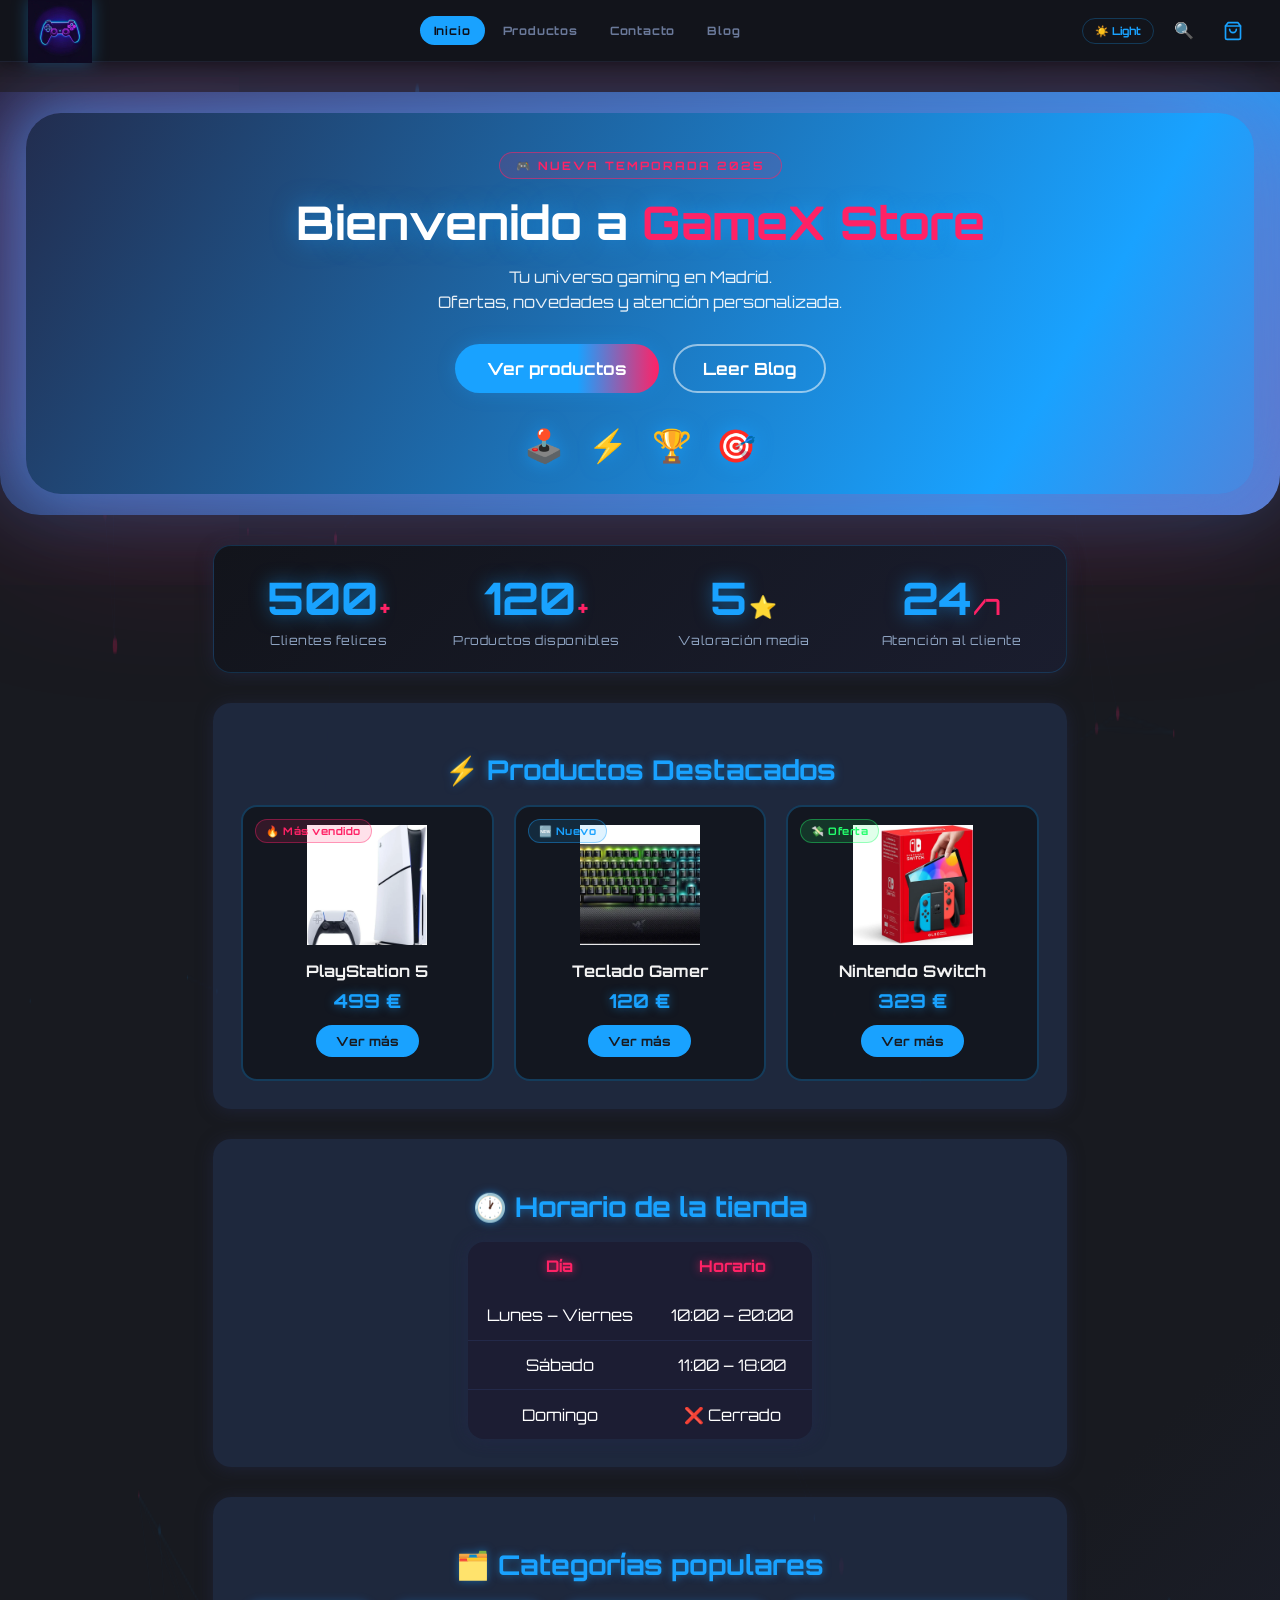
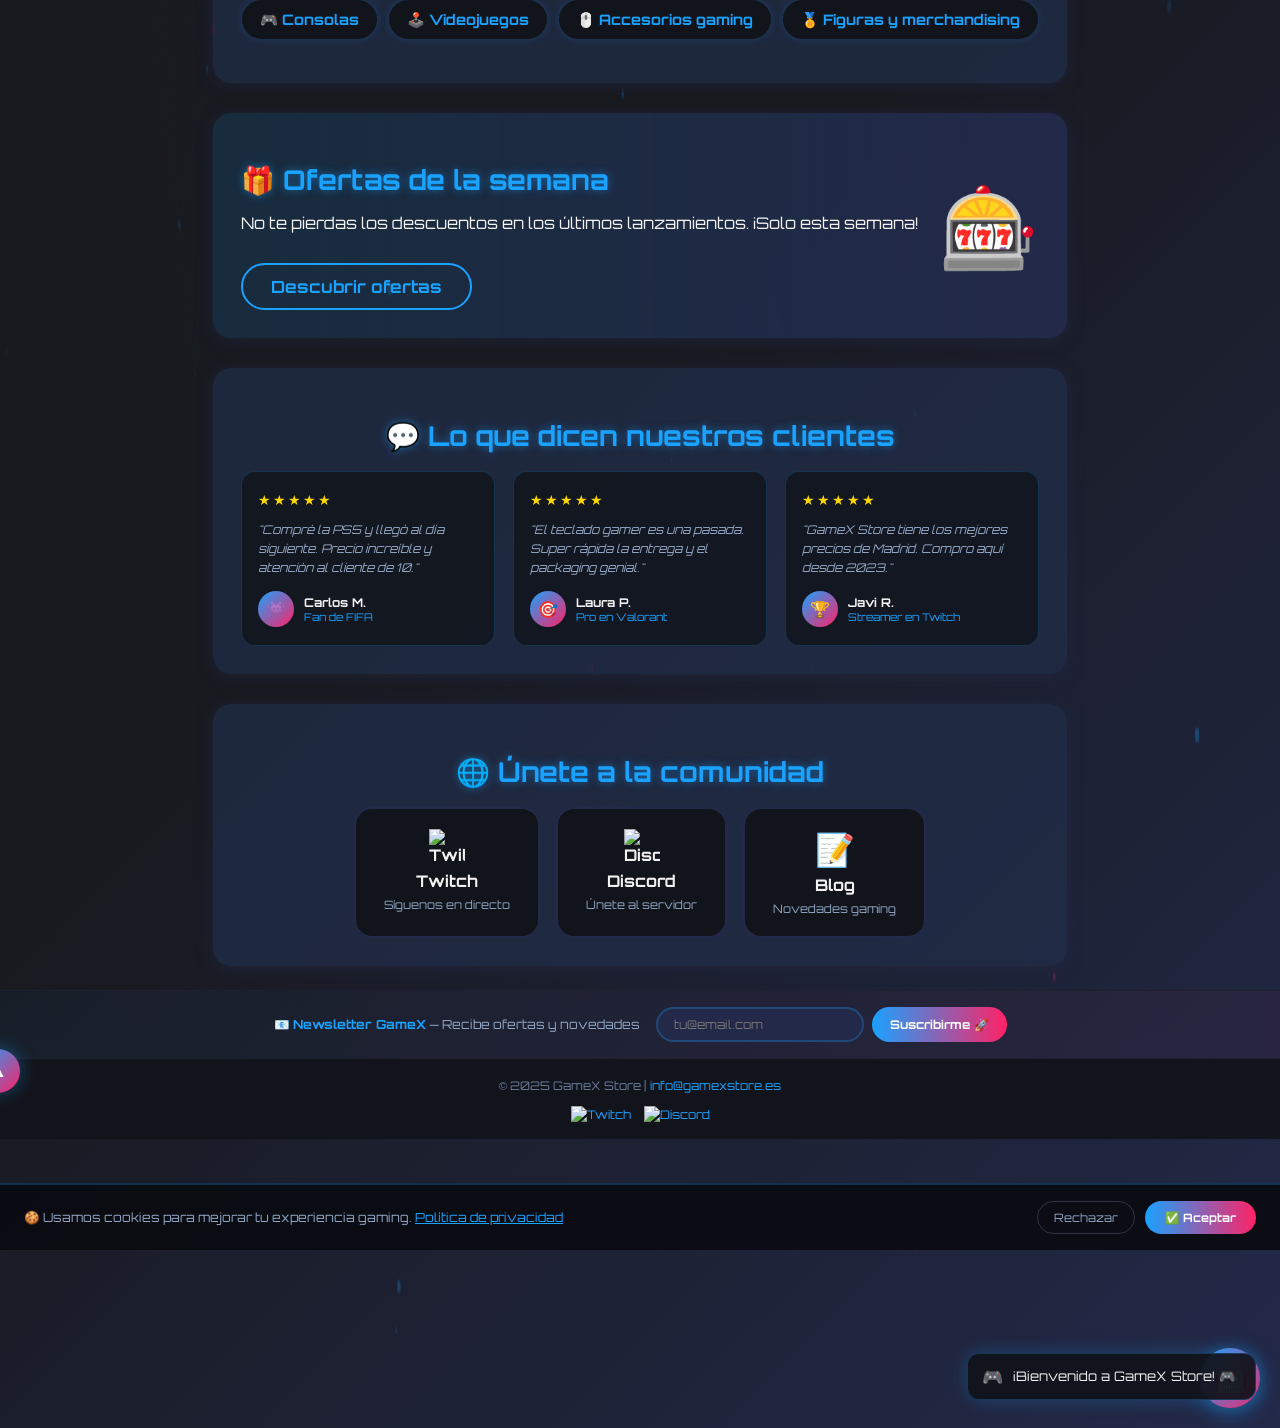
==== index.html @ eb95b3c8 "GameXStore v2.0 — TFG DAM ILERNA Madrid" ====
<!DOCTYPE html>
<html lang="es">
<head>
    <meta charset="UTF-8">
    <meta name="description" content="GameX Store: Tienda gaming en Madrid. Videojuegos, consolas y accesorios.">
    <meta name="keywords" content="gaming, videojuegos, consolas, tienda, accesorios, Madrid">
    <meta name="viewport" content="width=device-width, initial-scale=1.0">
    <title>GameX Store – Inicio</title>
    <meta property="og:title" content="GameX Store – Tu universo gaming en Madrid">
    <meta property="og:description" content="Consolas, videojuegos y accesorios gaming. Envío rápido a toda España.">
    <meta property="og:type" content="website">
    <meta name="theme-color" content="#19A2FF">
    <link rel="stylesheet" href="css/index.css">
    <link href="https://fonts.googleapis.com/css2?family=Orbitron:wght@500;700&display=swap" rel="stylesheet">
    <link rel="stylesheet" href="css/pro.css">
    <link rel="stylesheet" href="css/cart.css">
    <link rel="stylesheet" href="css/shared.css">
    <meta property="og:type" content="website">
    <meta property="og:site_name" content="GameX Store">
    <meta property="og:title" content="GameX Store — Consolas, accesorios y videojuegos">
    <meta property="og:image" content="image/og/home.png">
    <meta name="twitter:card" content="summary_large_image">
    <meta name="twitter:image" content="image/og/home.png">
    <link rel="icon" href="image/icons/favicon.ico" type="image/x-icon">
    <link rel="apple-touch-icon" href="image/icons/favicon-180.png">
</head>
<body>
<header>
        <img src="image/logo.png" alt="GameX Store" class="logo">
        <nav>
            <a href="index.html" class="active">Inicio</a>
            <a href="servicios.html">Productos</a>
            <a href="contacto.html">Contacto</a>
            <a href="blog/index.html">Blog</a>
        </nav>
    </header>

    <section class="banner banner-animated">
        <div class="hero-content">
            <div class="hero-badge">🎮 NUEVA TEMPORADA 2025</div>
            <h1>Bienvenido a <span>GameX Store</span></h1>
            <p class="hero-sub">Tu universo gaming en Madrid.<br>Ofertas, novedades y atención personalizada.</p>
            <div class="hero-btns">
                <a href="servicios.html" class="btn">Ver productos</a>
                <a href="blog/index.html" class="btn-ghost">Leer Blog</a>
            </div>
        </div>
        <div class="hero-icons">
            <span class="floating-icon" style="--d:0s">🕹️</span>
            <span class="floating-icon" style="--d:0.4s">⚡</span>
            <span class="floating-icon" style="--d:0.8s">🏆</span>
            <span class="floating-icon" style="--d:1.2s">🎯</span>
        </div>
    </section>

    <main>
        <section class="stats-section">
            <div class="stat-card">
                <div class="stat-top"><span class="stat-number" data-target="500">0</span><span class="stat-plus">+</span></div>
                <p>Clientes felices</p>
            </div>
            <div class="stat-card">
                <div class="stat-top"><span class="stat-number" data-target="120">0</span><span class="stat-plus">+</span></div>
                <p>Productos disponibles</p>
            </div>
            <div class="stat-card">
                <div class="stat-top"><span class="stat-number" data-target="5">0</span><span class="stat-plus">⭐</span></div>
                <p>Valoración media</p>
            </div>
            <div class="stat-card">
                <div class="stat-top"><span class="stat-number" data-target="24">0</span><span class="stat-plus">/7</span></div>
                <p>Atención al cliente</p>
            </div>
        </section>

        <section class="featured-section">
            <h2>⚡ Productos Destacados</h2>
<div class="featured-grid">
                <div class="featured-card">
                    <span class="badge hot">🔥 Más vendido</span>
                    <picture>
                        <source srcset="image/products/card/1.webp" type="image/webp">
                        <img src="image/products/card/1.jpg" alt="PlayStation 5" loading="lazy">
                    </picture>
                    <h3>PlayStation 5</h3>
                    <span class="feat-price">499 €</span>
                    <a href="servicios.html" class="btn-feat">Ver más</a>
                </div>
                <div class="featured-card">
                    <span class="badge new-badge">🆕 Nuevo</span>
                    <picture>
                        <source srcset="image/products/card/6.webp" type="image/webp">
                        <img src="image/products/card/6.jpg" alt="Teclado gamer" loading="lazy">
                    </picture>
                    <h3>Teclado Gamer</h3>
                    <span class="feat-price">120 €</span>
                    <a href="servicios.html" class="btn-feat">Ver más</a>
                </div>
                <div class="featured-card">
                    <span class="badge offer">💸 Oferta</span>
                    <picture>
                        <source srcset="image/products/card/2.webp" type="image/webp">
                        <img src="image/products/card/2.jpg" alt="Nintendo Switch" loading="lazy">
                    </picture>
                    <h3>Nintendo Switch</h3>
                    <span class="feat-price">329 €</span>
                    <a href="servicios.html" class="btn-feat">Ver más</a>
                </div>
            </div>
        </section>

        <section>
            <h2>🕐 Horario de la tienda</h2>
            <table class="schedule-table">
                <tr><th>Día</th><th>Horario</th></tr>
                <tr><td>Lunes – Viernes</td><td>10:00 – 20:00</td></tr>
                <tr><td>Sábado</td><td>11:00 – 18:00</td></tr>
                <tr><td>Domingo</td><td>❌ Cerrado</td></tr>
            </table>
        </section>

        <section>
            <h2>🗂️ Categorías populares</h2>
            <ul class="categories">
                <li>🎮 Consolas</li>
                <li>🕹️ Videojuegos</li>
                <li>🖱️ Accesorios gaming</li>
                <li>🏅 Figuras y merchandising</li>
            </ul>
        </section>

        <article class="promo">
            <div class="promo-text">
                <h2>🎁 Ofertas de la semana</h2>
                <p>No te pierdas los descuentos en los últimos lanzamientos. ¡Solo esta semana!</p>
                <a href="servicios.html" class="btn-outline">Descubrir ofertas</a>
            </div>
            <div class="promo-emoji">🎰</div>
        </article>

        <!-- TESTIMONIALS -->
        <section class="testimonials-section">
            <h2>💬 Lo que dicen nuestros clientes</h2>
            <div class="testimonials-grid">
                <div class="testimonial-card">
                    <div class="testimonial-stars">★★★★★</div>
                    <p class="testimonial-text">"Compré la PS5 y llegó al día siguiente. Precio increíble y atención al cliente de 10."</p>
                    <div class="testimonial-author"><div class="testimonial-avatar">👾</div><div><div class="testimonial-name">Carlos M.</div><div class="testimonial-game">Fan de FIFA</div></div></div>
                </div>
                <div class="testimonial-card">
                    <div class="testimonial-stars">★★★★★</div>
                    <p class="testimonial-text">"El teclado gamer es una pasada. Super rápida la entrega y el packaging genial."</p>
                    <div class="testimonial-author"><div class="testimonial-avatar">🎯</div><div><div class="testimonial-name">Laura P.</div><div class="testimonial-game">Pro en Valorant</div></div></div>
                </div>
                <div class="testimonial-card">
                    <div class="testimonial-stars">★★★★★</div>
                    <p class="testimonial-text">"GameX Store tiene los mejores precios de Madrid. Compro aquí desde 2023."</p>
                    <div class="testimonial-author"><div class="testimonial-avatar">🏆</div><div><div class="testimonial-name">Javi R.</div><div class="testimonial-game">Streamer en Twitch</div></div></div>
                </div>
            </div>
        </section>
        <section class="community-section">
            <h2>🌐 Únete a la comunidad</h2>
            <div class="social-cards">
                <a href="https://www.twitch.tv/" target="_blank" class="social-card twitch">
                    <img src="https://img.icons8.com/color/48/twitch--v2.png" alt="Twitch">
                    <span>Twitch</span>
                    <small>Síguenos en directo</small>
                </a>
                <a href="https://discord.com/" target="_blank" class="social-card discord">
                    <img src="https://img.icons8.com/color/48/discord-logo.png" alt="Discord">
                    <span>Discord</span>
                    <small>Únete al servidor</small>
                </a>
                <a href="blog/index.html" class="social-card blog-card">
                    <span style="font-size:2em">📝</span>
                    <span>Blog</span>
                    <small>Novedades gaming</small>
                </a>
            </div>
        </section>
    </main>

    <footer>
        <div><span>© 2025 GameX Store</span> | <a href="mailto:info@gamexstore.es">info@gamexstore.es</a></div>
        <div class="socials">
            <a href="https://www.twitch.tv/" target="_blank"><img src="https://img.icons8.com/color/48/twitch--v2.png" alt="Twitch"></a>
            <a href="https://discord.com/" target="_blank"><img src="https://img.icons8.com/color/48/discord-logo.png" alt="Discord"></a>
        </div>
    </footer>

<!-- Chatbot UI - Robot Icon Button to Open -->
    <button id="chatbot-toggle" onclick="toggleChatbot()" style="position: fixed; bottom: 20px; right: 20px; width: 60px; height: 60px; border-radius: 50%; background: linear-gradient(135deg, #19A2FF, #FF2266); border: none; cursor: pointer; z-index: 9998; box-shadow: 0 4px 20px rgba(25, 162, 255, 0.5); display: flex; align-items: center; justify-content: center; font-size: 28px;" title="¡Chatea con GameX Helper!">
        🤖
    </button>

<div id="chatbot-container" style="position: fixed; bottom: 90px; right: 20px; background: #0d1117; border: 2px solid #19A2FF; width: 320px; border-radius: 15px; z-index: 9999; box-shadow: 0 0 15px rgba(25, 162, 255, 0.5); font-family: 'Orbitron', sans-serif; overflow: hidden; display: none;">
    <div style="background: #19A2FF; color: white; padding: 10px; text-align: center; font-weight: bold;">🎮 GAMEX HELPER</div>
    <div id="chat-messages" style="height: 250px; overflow-y: auto; padding: 15px; background: #161b22; color: #e6edf3; font-size: 14px;"></div>
    <div style="display: flex; padding: 10px; background: #0d1117; border-top: 1px solid #333;">
        <input type="text" id="chat-input" placeholder="Pregunta algo..." style="flex: 1; background: #0d1117; border: 1px solid #19A2FF; color: white; padding: 8px; border-radius: 5px; outline: none;">
        <button onclick="sendMessage()" style="background: #19A2FF; border: none; color: white; padding: 0 15px; margin-left: 5px; border-radius: 5px; cursor: pointer;">Ok</button>
    </div>
</div>

<script>
function toggleChatbot() {
    var chatbot = document.getElementById('chatbot-container');
    if (chatbot.style.display === 'none') {
        chatbot.style.display = 'block';
    } else {
        chatbot.style.display = 'none';
    }
}
</script>
    <script src="js/hamburger.js"></script>
    <script src="js/effects.js"></script>
    <script src="js/index.js"></script>
    <script src="js/pro.js"></script>
    <script src="js/cart.js"></script>
    <script src="js/chatbot.js"></script>
</body>
</html>
---- css/index.css ----
:root {
    --bg-dark: #181A20; --bg-mid: #232949; --bg-card: #222e49bb;
    --accent-blue: #19A2FF; --accent-pink: #FF2266;
    --text-main: #f2f2f2; --text-muted: #8FA4C2;
    --header-bg: #12141B; --border-dark: #232949;
}
*, *::before, *::after { box-sizing: border-box; }
body { background: linear-gradient(135deg, var(--bg-dark) 60%, var(--bg-mid) 100%); color: var(--text-main); font-family: 'Orbitron', Arial, sans-serif; margin: 0; padding: 0; }
.banner { flex-shrink: 0; }

/* HEADER */
header { display: flex; align-items: center; justify-content: space-between; padding: 14px 30px; background: var(--header-bg); box-shadow: 0 2px 18px #19A2FF55; position: sticky; top: 0; z-index: 100; flex-wrap: wrap; gap: 10px; }
header .logo { width: 64px; filter: drop-shadow(0 0 8px #19A2FF55); flex-shrink: 0; }
nav { display: flex; gap: 10px; flex-wrap: wrap; justify-content: center; }
nav a { color: var(--accent-blue); text-decoration: none; font-weight: bold; letter-spacing: 1px; padding: 6px 14px; border-radius: 20px; transition: background .2s, color .2s; font-size: 0.85em; white-space: nowrap; }
nav a.active, nav a:hover { background: var(--accent-blue); color: var(--bg-dark); }

/* HERO */
.banner { color: #FFF; text-align: center; padding: 60px 20px 50px; border-radius: 0 0 40px 40px; position: relative; overflow: hidden; }
.banner-animated { background: linear-gradient(120deg, #222949, var(--accent-blue), var(--accent-pink), #23ff6c, var(--accent-blue), #222949); background-size: 400% 400%; animation: gradientMove 8s ease-in-out infinite; box-shadow: 0 0 80px #19A2FF44, 0 0 180px #FF226644; }
@keyframes gradientMove { 0% { background-position: 0% 50%; } 50% { background-position: 100% 50%; } 100% { background-position: 0% 50%; } }
.banner-animated::after { content: ''; position: absolute; left: 2%; top: 5%; width: 96%; height: 90%; border-radius: 35px; pointer-events: none; box-shadow: 0 0 60px 16px #19A2FF88, 0 0 100px 10px #FF226688; z-index: 0; }
.banner-animated > * { position: relative; z-index: 1; }
.hero-content { max-width: 700px; margin: 0 auto; }
.hero-badge { display: inline-block; background: #FF226622; border: 1px solid #FF226688; color: var(--accent-pink); font-size: 0.72em; letter-spacing: 2px; padding: 5px 16px; border-radius: 20px; margin-bottom: 16px; font-weight: bold; }
.banner h1 { font-size: clamp(1.6em, 5vw, 2.9em); margin: 0 0 14px; text-shadow: 0 0 24px #19A2FF88; line-height: 1.2; }
.banner span { color: var(--accent-pink); text-shadow: 0 0 18px #19A2FFAA; }
.hero-sub { font-size: clamp(0.82em, 2vw, 1em); margin: 0 auto 28px; max-width: 480px; opacity: 0.9; line-height: 1.6; }
.hero-btns { display: flex; gap: 14px; justify-content: center; flex-wrap: wrap; }
.btn { display: inline-block; background: linear-gradient(90deg, var(--accent-blue) 60%, var(--accent-pink) 100%); color: #FFF; font-weight: bold; padding: 14px 32px; border-radius: 40px; font-size: clamp(0.88em, 2vw, 1.05em); text-decoration: none; box-shadow: 0 0 18px #19A2FF44; transition: box-shadow .3s, background .3s; font-family: 'Orbitron', Arial, sans-serif; }
.btn:hover { box-shadow: 0 0 24px #FF2266AA; background: linear-gradient(90deg, var(--accent-pink) 70%, var(--accent-blue) 100%); }
.btn-ghost { display: inline-block; border: 2px solid #ffffff88; color: #fff; font-weight: bold; padding: 12px 28px; border-radius: 40px; font-size: clamp(0.88em, 2vw, 1.05em); text-decoration: none; transition: background .3s, border .3s; font-family: 'Orbitron', Arial, sans-serif; }
.btn-ghost:hover { background: #ffffff22; border-color: #fff; }
.hero-icons { display: flex; gap: 24px; justify-content: center; margin-top: 32px; flex-wrap: wrap; }
.floating-icon { font-size: 2em; animation: floatIcon 2s ease-in-out infinite alternate; animation-delay: var(--d, 0s); display: inline-block; }
@keyframes floatIcon { from { transform: translateY(0) rotate(0deg); } to { transform: translateY(-12px) rotate(8deg); } }

/* MAIN */
main { padding: 0 5vw 24px; max-width: 1200px; margin: 0 auto; }
section, article { background: var(--bg-card); border-radius: 18px; box-shadow: 0 2px 16px #23294988; padding: 28px; margin-top: 30px; }
h2 { color: var(--accent-blue); text-shadow: 0 0 8px #19A2FF88; font-size: clamp(1.2em, 3vw, 1.7em); margin-bottom: 18px; text-align: center; }

/* STATS */
.stats-section { display: grid; grid-template-columns: repeat(auto-fit, minmax(130px, 1fr)); gap: 18px; padding: 24px 20px; background: linear-gradient(135deg, #12141B, #1a1d2e); border: 1px solid #19A2FF33; }
.stat-card { text-align: center; }
.stat-top { display: flex; align-items: baseline; justify-content: center; gap: 2px; }
.stat-number { font-size: clamp(1.8em, 5vw, 2.8em); font-weight: 700; color: var(--accent-blue); text-shadow: 0 0 18px #19A2FF88; }
.stat-plus { font-size: clamp(1em, 2.5vw, 1.4em); color: var(--accent-pink); font-weight: bold; }
.stat-card p { margin: 6px 0 0; font-size: clamp(0.65em, 1.5vw, 0.78em); color: var(--text-muted); letter-spacing: 0.5px; }

/* FEATURED */
.featured-grid { display: grid; grid-template-columns: repeat(auto-fit, minmax(200px, 1fr)); gap: 20px; margin-top: 10px; }
.featured-card { background: #12141Bcc; border: 2px solid #19A2FF44; border-radius: 16px; padding: 18px 14px 22px; text-align: center; position: relative; transition: transform .3s, box-shadow .3s; }
.featured-card:hover { transform: translateY(-6px); box-shadow: 0 0 32px #19A2FF66; }
.featured-card img { width: 100%; max-height: 120px; object-fit: contain; margin-bottom: 12px; }
.featured-card h3 { color: var(--text-main); font-size: clamp(0.85em, 2vw, 1em); margin: 0 0 8px; }
.feat-price { display: block; color: var(--accent-blue); font-weight: 700; font-size: clamp(1em, 2.5vw, 1.2em); text-shadow: 0 0 10px #19A2FF88; margin-bottom: 12px; }
.btn-feat { display: inline-block; background: var(--accent-blue); color: var(--bg-dark); padding: 8px 20px; border-radius: 20px; font-weight: bold; font-size: 0.78em; text-decoration: none; transition: background .2s, transform .2s; font-family: 'Orbitron', Arial, sans-serif; }
.btn-feat:hover { background: var(--accent-pink); transform: scale(1.05); }
.badge { position: absolute; top: 12px; left: 12px; font-size: 0.65em; padding: 4px 10px; border-radius: 12px; font-weight: bold; letter-spacing: 0.5px; }
.badge.hot { background: #FF226622; color: var(--accent-pink); border: 1px solid #FF226666; }
.badge.new-badge { background: #19A2FF22; color: var(--accent-blue); border: 1px solid #19A2FF66; }
.badge.offer { background: #23ff6c22; color: #23ff6c; border: 1px solid #23ff6c66; }

/* TABLE */
table { width: 100%; border-radius: 16px; border-collapse: separate; border-spacing: 0; background: rgba(28,30,51,0.93); box-shadow: 0 0 16px #232949cc; overflow: hidden; display: block; overflow-x: auto; -webkit-overflow-scrolling: touch; margin-top: 10px; }
th, td { padding: 0.9em 1.2em; font-size: clamp(0.8em, 2.5vw, 1em); border-bottom: 1.5px solid var(--bg-mid); text-align: center; white-space: nowrap; }
th { color: var(--accent-pink); background: transparent; border: none; text-shadow: 0 0 8px #FF2266cc; }
tr:last-child td { border-bottom: none; }
td { color: #FFF; background: transparent; }
tr:hover td { background: #21223b; transition: background 0.2s; }
td:first-child, th:first-child { text-align: left; }
.schedule-table { display: table; width: auto; margin: 0 auto; }
.schedule-table td, .schedule-table th,
.schedule-table td:first-child, .schedule-table th:first-child { text-align: center; }


/* CATEGORIES */
.categories { display: flex; flex-wrap: wrap; gap: 12px; list-style: none; padding: 0; justify-content: center; }
.categories li { background: var(--header-bg); color: var(--accent-blue); padding: 10px 18px; border-radius: 22px; font-weight: bold; box-shadow: 0 0 8px #19A2FF33; transition: background 0.2s, color 0.2s, transform 0.2s; font-size: clamp(0.75em, 2vw, 0.9em); cursor: default; }
.categories li:hover { background: var(--accent-blue); color: var(--bg-mid); transform: scale(1.05); }

/* PROMO */
.promo { background: linear-gradient(90deg, #19A2FF22 0%, var(--bg-mid) 100%); display: flex; align-items: center; justify-content: space-between; gap: 20px; flex-wrap: wrap; }
.promo-text { flex: 1; min-width: 200px; }
.promo-text h2 { text-align: left; margin-bottom: 10px; }
.promo-emoji { font-size: clamp(3em, 8vw, 5em); flex-shrink: 0; animation: floatIcon 2s ease-in-out infinite alternate; }
.btn-outline { display: inline-block; margin-top: 14px; border: 2px solid var(--accent-blue); background: none; color: var(--accent-blue); font-weight: bold; border-radius: 40px; padding: 11px 28px; font-size: clamp(0.85em, 2vw, 1.05em); text-decoration: none; transition: background .3s, color .3s; font-family: 'Orbitron', Arial, sans-serif; }
.btn-outline:hover { background: var(--accent-blue); color: var(--bg-mid); }

/* COMMUNITY */
.social-cards { display: flex; gap: 16px; flex-wrap: wrap; justify-content: center; margin-top: 10px; }
.social-card { display: flex; flex-direction: column; align-items: center; gap: 6px; padding: 20px 28px; background: #12141B; border-radius: 18px; border: 2px solid var(--border-dark); text-decoration: none; color: var(--text-main); font-weight: bold; font-size: clamp(0.82em, 2vw, 1em); transition: border-color .3s, transform .3s, box-shadow .3s; min-width: 110px; text-align: center; }
.social-card small { color: var(--text-muted); font-size: 0.72em; font-weight: normal; }
.social-card.twitch:hover  { border-color: #9146FF; box-shadow: 0 0 20px #9146FF66; transform: translateY(-4px); }
.social-card.discord:hover { border-color: #5865F2; box-shadow: 0 0 20px #5865F266; transform: translateY(-4px); }
.social-card.blog-card:hover { border-color: var(--accent-blue); box-shadow: 0 0 20px #19A2FF66; transform: translateY(-4px); }
.social-card img { width: 36px; height: 36px; }

/* FOOTER */
footer { background: var(--header-bg); color: var(--text-muted); padding: 18px 10px 10px; text-align: center; border-top: 2px solid var(--border-dark); font-size: clamp(0.85em, 2vw, 1.04em); margin-top: 30px; }
footer a { color: var(--accent-blue); text-decoration: none; }
footer .socials { margin-top: 8px; }
footer img { width: 28px; margin: 0 5px; vertical-align: middle; }

/* HAMBURGER */
.hamburger { display: none; flex-direction: column; gap: 5px; cursor: pointer; padding: 6px; background: none; border: none; }
.hamburger span { display: block; width: 25px; height: 3px; background: var(--accent-blue); border-radius: 3px; transition: all 0.3s; }
.hamburger.open span:nth-child(1) { transform: rotate(45deg) translate(5px, 8px); }
.hamburger.open span:nth-child(2) { opacity: 0; }
.hamburger.open span:nth-child(3) { transform: rotate(-45deg) translate(5px, -8px); }

/* RESPONSIVE */
@media (max-width: 900px) {
    header { padding: 12px 20px; } header .logo { width: 52px; } nav a { padding: 5px 10px; font-size: 0.8em; }
    .banner { padding: 44px 16px 36px; } .stats-section { gap: 14px; }
    .featured-grid { grid-template-columns: repeat(auto-fit, minmax(160px, 1fr)); }
}
@media (max-width: 600px) {
    header { padding: 10px 16px; flex-wrap: nowrap; justify-content: space-between; } header .logo { width: 60px; }
    .hamburger { display: flex; }
    nav { display: none; flex-direction: column; width: 100%; background: var(--header-bg); padding: 10px 0 16px; border-top: 1px solid var(--border-dark); gap: 6px; }
    nav.open { display: flex; } nav a { padding: 10px 20px; border-radius: 10px; font-size: 0.9em; text-align: center; }
    .banner { padding: 36px 14px 28px; border-radius: 0 0 24px 24px; }
    main { padding: 0 4vw 16px; }
    section, article { padding: 18px 14px; border-radius: 14px; }
    .stats-section { grid-template-columns: repeat(2, 1fr); }
    .featured-grid { grid-template-columns: 1fr; }
    .promo { flex-direction: column; text-align: center; } .promo-text h2 { text-align: center; }
    .categories { flex-direction: column; align-items: stretch; } .categories li { text-align: center; }
    .social-cards { flex-direction: column; align-items: center; }
    .social-card { width: 100%; max-width: 280px; flex-direction: row; padding: 14px 20px; }
}
@media (max-width: 380px) {
    .banner h1 { font-size: 1.2em; } .stats-section { gap: 10px; } .stat-number { font-size: 1.6em; }
}

#chatbot-container {
    position: fixed; bottom: 20px; right: 20px;
    background: #0d1117; border: 2px solid #19A2FF; /* Blue kima el theme mte3ek */
    width: 320px; border-radius: 15px; z-index: 9999;
    box-shadow: 0 0 15px rgba(25, 162, 255, 0.5); font-family: 'Orbitron', sans-serif;
}
#chat-header {
    background: #19A2FF; color: white; padding: 10px;
    border-radius: 12px 12px 0 0; text-align: center; font-size: 0.9em;
}
#chat-messages {
    height: 250px; overflow-y: auto; padding: 10px;
    background: #161b22; color: white; font-size: 0.85em;
}
#chat-input-area { display: flex; padding: 10px; border-top: 1px solid #333; }
#chat-input {
    flex: 1; background: #0d1117; border: 1px solid #19A2FF;
    color: white; padding: 5px; border-radius: 5px;
}
#chat-btn {
    background: #19A2FF; border: none; color: white;
    padding: 5px 10px; margin-left: 5px; cursor: pointer; border-radius: 5px;
}
---- css/pro.css ----
/* ================================================
   PRO.CSS — Shared enhancements for all pages
   Added after "improved" version:
   - Dark/Light mode toggle
   - Back to top button
   - Cookie banner
   - Cart sidebar
   - Search overlay
   - Newsletter (footer)
   - Testimonials
   - Accessibility focus styles
   ================================================ */

/* ===== LIGHT MODE ===== */
body.light-mode {
    --bg-dark: #f0f2f8;
    --bg-mid: #dce3f5;
    --bg-card: #ffffffcc;
    --accent-blue: #0078cc;
    --accent-pink: #d4004e;
    --text-main: #1a1c2e;
    --text-muted: #556080;
    --header-bg: #ffffff;
    --border-dark: #ccd4ee;
    background: linear-gradient(135deg, #f0f2f8 60%, #dce3f5 100%);
}
body.light-mode header { box-shadow: 0 2px 18px #0078cc33; }
body.light-mode .banner-animated { filter: brightness(0.95) saturate(1.1); }
body.light-mode .card-product,
body.light-mode .contact-card,
body.light-mode .contact-info,
body.light-mode article,
body.light-mode .featured-card,
body.light-mode .blog-card { background: #ffffffee; border-color: #0078cc44; box-shadow: 0 2px 16px #0078cc22; }
body.light-mode blockquote { background: #e8f0fb; color: #0078cc; border-left-color: #0078cc; }
body.light-mode table { background: #f8faff; }
body.light-mode td { color: #1a1c2e; }
body.light-mode tr:hover td { background: #e8f0fb; }
body.light-mode .stat-card p,
body.light-mode .info-text span,
body.light-mode .blog-card-body p { color: #556080; }
body.light-mode footer { background: #ffffff; border-top-color: #ccd4ee; }
body.light-mode #back-to-top { background: #0078cc; }
body.light-mode .toast { background: #ffffffee; border-color: #0078cc44; color: #1a1c2e; }

/* ===== THEME TOGGLE BUTTON ===== */
#theme-toggle {
    background: none;
    border: 2px solid #19A2FF66;
    border-radius: 22px;
    padding: 5px 14px;
    color: #19A2FF;
    font-family: 'Orbitron', Arial, sans-serif;
    font-size: 0.75em;
    font-weight: bold;
    cursor: pointer;
    transition: background .2s, color .2s, border-color .2s;
    white-space: nowrap;
    display: flex;
    align-items: center;
    gap: 6px;
}
#theme-toggle:hover { background: #19A2FF; color: #12141B; border-color: #19A2FF; }
body.light-mode #theme-toggle { border-color: #0078cc66; color: #0078cc; }
body.light-mode #theme-toggle:hover { background: #0078cc; color: #fff; }

/* ===== BACK TO TOP ===== */
#back-to-top {
    position: fixed;
    bottom: 90px;
    right: 24px;
    width: 44px;
    height: 44px;
    background: linear-gradient(135deg, #19A2FF, #FF2266);
    color: #fff;
    border: none;
    border-radius: 50%;
    font-size: 1.2em;
    cursor: pointer;
    z-index: 9990;
    opacity: 0;
    transform: translateY(20px);
    transition: opacity .3s, transform .3s;
    box-shadow: 0 0 18px #19A2FF66;
    display: flex;
    align-items: center;
    justify-content: center;
}
#back-to-top.visible { opacity: 1; transform: translateY(0); }
#back-to-top:hover { transform: translateY(-4px); box-shadow: 0 0 28px #FF226688; }

/* ===== COOKIE BANNER ===== */
#cookie-banner {
    position: fixed;
    bottom: 0; left: 0; right: 0;
    background: #0a0b12ee;
    border-top: 2px solid #19A2FF44;
    padding: 16px 24px;
    display: flex;
    align-items: center;
    justify-content: space-between;
    gap: 20px;
    z-index: 9985;
    backdrop-filter: blur(10px);
    flex-wrap: wrap;
    transform: translateY(100%);
    transition: transform .4s ease;
}
#cookie-banner.visible { transform: translateY(0); }
#cookie-banner p { margin: 0; font-size: 0.78em; color: #8FA4C2; font-family: 'Orbitron', Arial, sans-serif; flex: 1; min-width: 200px; }
#cookie-banner p a { color: #19A2FF; text-decoration: underline; }
.cookie-btns { display: flex; gap: 10px; flex-shrink: 0; }
.btn-cookie-accept {
    background: linear-gradient(90deg, #19A2FF, #FF2266);
    color: #fff; border: none;
    padding: 8px 20px; border-radius: 20px;
    font-family: 'Orbitron', Arial, sans-serif;
    font-size: 0.72em; font-weight: bold;
    cursor: pointer; transition: opacity .2s;
}
.btn-cookie-accept:hover { opacity: 0.85; }
.btn-cookie-reject {
    background: transparent; color: #8FA4C2;
    border: 1px solid #8FA4C244;
    padding: 8px 16px; border-radius: 20px;
    font-family: 'Orbitron', Arial, sans-serif;
    font-size: 0.72em; cursor: pointer;
    transition: border-color .2s, color .2s;
}
.btn-cookie-reject:hover { border-color: #FF2266; color: #FF2266; }

/* ===== CART SIDEBAR ===== */
#cart-overlay {
    position: fixed; inset: 0;
    background: #00000066;
    z-index: 9980;
    opacity: 0; pointer-events: none;
    transition: opacity .3s;
}
#cart-overlay.open { opacity: 1; pointer-events: all; }

#cart-sidebar {
    position: fixed;
    top: 0; right: -400px;
    width: min(380px, 95vw);
    height: 100vh;
    background: #12141B;
    border-left: 2px solid #19A2FF44;
    z-index: 9981;
    transition: right .35s cubic-bezier(.4,0,.2,1);
    display: flex; flex-direction: column;
    box-shadow: -8px 0 40px #00000088;
}
#cart-sidebar.open { right: 0; }

.cart-header {
    display: flex; align-items: center; justify-content: space-between;
    padding: 20px 22px 16px;
    border-bottom: 1px solid #232949;
}
.cart-header h3 { margin: 0; color: #19A2FF; font-size: 1em; }
#cart-close { background: none; border: none; color: #8FA4C2; font-size: 1.4em; cursor: pointer; transition: color .2s; padding: 0; }
#cart-close:hover { color: #FF2266; }

.cart-items { flex: 1; overflow-y: auto; padding: 16px 22px; }
.cart-empty { text-align: center; color: #8FA4C2; font-size: 0.82em; margin-top: 60px; }
.cart-empty span { font-size: 3em; display: block; margin-bottom: 12px; }

.cart-item {
    display: flex; align-items: center; gap: 12px;
    padding: 12px 0; border-bottom: 1px solid #232949;
}
.cart-item-info { flex: 1; }
.cart-item-name { color: #f2f2f2; font-size: 0.78em; font-weight: bold; margin-bottom: 4px; }
.cart-item-price { color: #19A2FF; font-size: 0.72em; }
.cart-item-remove { background: none; border: none; color: #FF2266; cursor: pointer; font-size: 1em; padding: 4px; }
.cart-item-qty { display: flex; align-items: center; gap: 6px; }
.qty-btn { background: #232949; border: none; color: #f2f2f2; width: 24px; height: 24px; border-radius: 6px; cursor: pointer; font-size: 0.9em; display: flex; align-items: center; justify-content: center; }
.qty-num { color: #19A2FF; font-size: 0.8em; min-width: 18px; text-align: center; font-weight: bold; }

.cart-footer { padding: 16px 22px 22px; border-top: 1px solid #232949; }
.cart-total { display: flex; justify-content: space-between; margin-bottom: 14px; }
.cart-total span { color: #8FA4C2; font-size: 0.82em; }
.cart-total strong { color: #19A2FF; font-size: 1em; }
.btn-checkout {
    width: 100%;
    background: linear-gradient(90deg, #19A2FF 60%, #FF2266 100%);
    color: #fff; border: none; padding: 12px;
    border-radius: 22px; font-family: 'Orbitron', Arial, sans-serif;
    font-weight: bold; font-size: 0.82em; cursor: pointer;
    transition: opacity .2s; letter-spacing: 0.5px;
}
.btn-checkout:hover { opacity: 0.88; }

/* Cart button in header */
#cart-btn {
    background: none; border: 2px solid #19A2FF66;
    border-radius: 22px; padding: 5px 14px;
    color: #19A2FF; font-family: 'Orbitron', Arial, sans-serif;
    font-size: 0.75em; font-weight: bold; cursor: pointer;
    display: flex; align-items: center; gap: 6px;
    transition: background .2s, color .2s;
    position: relative;
}
#cart-btn:hover { background: #19A2FF; color: #12141B; }
#cart-count {
    background: #FF2266; color: #fff;
    border-radius: 50%; width: 18px; height: 18px;
    font-size: 0.7em; display: flex;
    align-items: center; justify-content: center;
    font-weight: bold; min-width: 18px;
}
#cart-count.hidden { display: none; }

/* ===== SEARCH OVERLAY ===== */
#search-overlay {
    position: fixed; inset: 0;
    background: #0a0b12ee;
    z-index: 9975;
    display: flex; flex-direction: column;
    align-items: center; padding-top: 100px;
    opacity: 0; pointer-events: none;
    transition: opacity .3s;
    backdrop-filter: blur(12px);
}
#search-overlay.open { opacity: 1; pointer-events: all; }
#search-close {
    position: absolute; top: 20px; right: 28px;
    background: none; border: none; color: #8FA4C2;
    font-size: 1.8em; cursor: pointer; transition: color .2s;
}
#search-close:hover { color: #FF2266; }
#search-input {
    width: min(600px, 90vw);
    background: #232949; color: #f2f2f2;
    border: 2px solid #19A2FF88; border-radius: 14px;
    padding: 16px 22px; font-family: 'Orbitron', Arial, sans-serif;
    font-size: clamp(0.9em, 2.5vw, 1.1em);
    outline: none; transition: border-color .2s, box-shadow .2s;
}
#search-input:focus { border-color: #FF2266; box-shadow: 0 0 20px #FF226644; }
#search-results {
    width: min(600px, 90vw);
    margin-top: 20px;
    display: flex; flex-direction: column; gap: 12px;
}
.search-result-item {
    background: #232949cc; border: 1px solid #19A2FF33;
    border-radius: 12px; padding: 14px 18px;
    display: flex; align-items: center; gap: 14px;
    cursor: pointer; transition: border-color .2s, transform .2s;
    text-decoration: none; color: #f2f2f2;
}
.search-result-item:hover { border-color: #19A2FF88; transform: translateX(4px); }
.search-result-item span { flex: 1; font-size: 0.88em; }
.search-result-price { color: #19A2FF; font-weight: bold; font-size: 0.85em; }
#search-empty { color: #8FA4C2; font-size: 0.85em; text-align: center; margin-top: 20px; display: none; }

/* Search button in header */
#search-btn {
    background: none; border: 2px solid #19A2FF44;
    border-radius: 22px; padding: 5px 12px;
    color: #8FA4C2; font-size: 1em; cursor: pointer;
    transition: border-color .2s, color .2s;
}
#search-btn:hover { border-color: #19A2FF; color: #19A2FF; }

/* ===== NEWSLETTER (in footer) ===== */
.newsletter-bar {
    background: linear-gradient(90deg, #19A2FF11, #FF226611);
    border-top: 1px solid #19A2FF22;
    border-bottom: 1px solid #19A2FF22;
    padding: 20px 5vw;
    display: flex; align-items: center;
    justify-content: center; gap: 16px;
    flex-wrap: wrap;
    text-align: center;
}
.newsletter-bar p { margin: 0; font-size: 0.78em; color: #8FA4C2; font-family: 'Orbitron', Arial, sans-serif; }
.newsletter-bar p strong { color: #19A2FF; }
.newsletter-form { display: flex; gap: 8px; flex-wrap: wrap; justify-content: center; }
.newsletter-input {
    background: #232949; color: #f2f2f2;
    border: 2px solid #19A2FF44; border-radius: 22px;
    padding: 8px 16px; font-family: 'Orbitron', Arial, sans-serif;
    font-size: 0.75em; outline: none;
    transition: border-color .2s; min-width: 200px;
}
.newsletter-input:focus { border-color: #19A2FF; }
.newsletter-btn {
    background: linear-gradient(90deg, #19A2FF, #FF2266);
    color: #fff; border: none; padding: 8px 18px;
    border-radius: 22px; font-family: 'Orbitron', Arial, sans-serif;
    font-size: 0.75em; font-weight: bold; cursor: pointer;
    transition: opacity .2s;
}
.newsletter-btn:hover { opacity: 0.85; }

/* ===== TESTIMONIALS ===== */
.testimonials-section { background: var(--bg-card); border-radius: 18px; box-shadow: 0 2px 16px #23294988; padding: 28px; margin-top: 30px; }
.testimonials-grid { display: grid; grid-template-columns: repeat(auto-fit, minmax(220px, 1fr)); gap: 18px; margin-top: 16px; }
.testimonial-card {
    background: #12141Bcc; border: 1px solid #19A2FF33;
    border-radius: 14px; padding: 18px 16px;
    position: relative; transition: border-color .3s, transform .3s;
}
.testimonial-card:hover { border-color: #19A2FF88; transform: translateY(-4px); }
.testimonial-stars { color: #FFD700; font-size: 0.9em; margin-bottom: 10px; letter-spacing: 2px; }
.testimonial-text { color: #8FA4C2; font-size: 0.75em; line-height: 1.6; margin-bottom: 14px; font-style: italic; }
.testimonial-author { display: flex; align-items: center; gap: 10px; }
.testimonial-avatar { width: 36px; height: 36px; border-radius: 50%; background: linear-gradient(135deg, #19A2FF, #FF2266); display: flex; align-items: center; justify-content: center; font-size: 1em; flex-shrink: 0; }
.testimonial-name { color: #f2f2f2; font-size: 0.75em; font-weight: bold; }
.testimonial-game { color: #19A2FF; font-size: 0.66em; }

/* ===== 404 PAGE ===== */
.page-404 { text-align: center; padding: 60px 20px; }
.err-illustration { position: relative; display: inline-block; margin-bottom: 28px; }
.glitch-code {
    font-size: clamp(5em, 20vw, 9em); font-weight: 700; color: #19A2FF;
    text-shadow: 0 0 40px #19A2FF88; line-height: 1;
    animation: neon404 1.5s infinite alternate;
    position: relative;
}
.glitch-code::before, .glitch-code::after {
    content: "404"; position: absolute; top: 0; left: 0; width: 100%;
}
.glitch-code::before { color: #FF2266; clip-path: polygon(0 30%, 100% 30%, 100% 50%, 0 50%); animation: glitch1 2s infinite; }
.glitch-code::after  { color: #23ff6c; clip-path: polygon(0 60%, 100% 60%, 100% 80%, 0 80%); animation: glitch2 2.5s infinite; }
@keyframes glitch1 { 0%,90%,100% { transform: translateX(0); } 92% { transform: translateX(-4px); } 96% { transform: translateX(4px); } }
@keyframes glitch2 { 0%,85%,100% { transform: translateX(0); } 87% { transform: translateX(3px); } 93% { transform: translateX(-3px); } }
@keyframes neon404 { from { text-shadow: 0 0 40px #19A2FF, 0 0 80px #19A2FF44; } to { text-shadow: 0 0 60px #FF2266, 0 0 100px #FF226644; } }
.err-screen {
    background: #0d1117; border: 2px solid #19A2FF44; border-radius: 14px;
    padding: 18px 30px; margin-top: 10px;
    box-shadow: 0 0 30px #19A2FF22; position: relative; overflow: hidden;
}
.err-icon { font-size: 3.5em; display: block; animation: floatIcon 2s ease-in-out infinite alternate; }
.err-scanline {
    position: absolute; top: 0; left: 0; right: 0; bottom: 0;
    background: repeating-linear-gradient(0deg, transparent, transparent 2px, rgba(25,162,255,0.03) 2px, rgba(25,162,255,0.03) 4px);
    pointer-events: none;
}
@keyframes floatIcon { from { transform: translateY(0); } to { transform: translateY(-10px); } }
.page-404 h2 { color: #f2f2f2; font-size: clamp(1.1em, 3vw, 1.5em); margin-bottom: 12px; }
.page-404 p { color: #8FA4C2; font-size: clamp(0.8em, 2vw, 0.92em); margin-bottom: 24px; }
.err-actions { display: flex; gap: 12px; justify-content: center; flex-wrap: wrap; margin-bottom: 20px; }
.btn-outline { background: transparent !important; border: 2px solid #19A2FF !important; color: #19A2FF !important; }
.btn-outline:hover { background: #19A2FF22 !important; }
.err-hint { color: #556; font-size: 0.82em; }
.err-hint a { color: #19A2FF; }

/* ===== ACCESSIBILITY ===== */
:focus-visible {
    outline: 2px solid #19A2FF;
    outline-offset: 3px;
    border-radius: 4px;
}
.sr-only {
    position: absolute; width: 1px; height: 1px;
    padding: 0; margin: -1px; overflow: hidden;
    clip: rect(0,0,0,0); white-space: nowrap; border: 0;
}

/* ===== RESPONSIVE ===== */
@media (max-width: 600px) {
    #cookie-banner { flex-direction: column; align-items: flex-start; padding: 14px 16px; }
    .cookie-btns { width: 100%; }
    .btn-cookie-accept, .btn-cookie-reject { flex: 1; text-align: center; }
    #back-to-top { bottom: 80px; right: 16px; width: 38px; height: 38px; }
    #cart-sidebar { width: 100vw; }
    .testimonials-grid { grid-template-columns: 1fr; }
    .newsletter-bar { padding: 16px 4vw; }
    .newsletter-input { min-width: 160px; }
}
---- css/cart.css ----
/* ============================================
   CART.CSS
   1. Cart icon button (injected in every header)
   2. cart.html page styles
   ============================================ */

/* ── Cart icon button in header ─────────── */
#gc-btn {
    position: relative;
    display: flex;
    align-items: center;
    justify-content: center;
    width: 40px;
    height: 40px;
    border-radius: 50%;
    color: var(--accent-blue, #19A2FF);
    text-decoration: none;
    background: transparent;
    border: 1px solid transparent;
    transition: border-color .2s, background .2s, color .2s;
    flex-shrink: 0;
}
#gc-btn:hover {
    border-color: var(--accent-blue, #19A2FF);
    background: rgba(25,162,255,.08);
}
#gc-btn svg { display: block; flex-shrink: 0; }

#gc-badge {
    position: absolute;
    top: -4px;
    right: -4px;
    background: var(--accent-pink, #FF2266);
    color: #fff;
    font-size: 0.6em;
    font-weight: 700;
    font-family: 'Orbitron', Arial, sans-serif;
    border-radius: 50%;
    width: 18px;
    height: 18px;
    align-items: center;
    justify-content: center;
    line-height: 1;
}

/* ── CART PAGE ───────────────────────────── */
body.cart-page {
    background: linear-gradient(135deg, #181A20 60%, #232949 100%);
    color: #f0f2f8;
    font-family: 'Orbitron', Arial, sans-serif;
    min-height: 100vh;
}

.cart-page-wrap {
    max-width: 900px;
    margin: 0 auto;
    padding: 36px 24px 60px;
    flex: 1;
}

.cart-page-title {
    font-size: clamp(1.4em, 4vw, 2em);
    margin-bottom: 28px;
    background: linear-gradient(135deg, #f0f2f8 40%, #19A2FF);
    -webkit-background-clip: text;
    -webkit-text-fill-color: transparent;
    background-clip: text;
}

/* Empty state */
.cart-empty-state {
    text-align: center;
    padding: 80px 20px;
    display: none;
}
.cart-empty-state.show { display: block; }
.cart-empty-state .empty-icon { font-size: 4em; display: block; margin-bottom: 18px; }
.cart-empty-state h2 { color: #6b7a9b; font-size: 1.1em; margin-bottom: 14px; }
.cart-empty-state p  { color: #6b7a9b; font-size: 0.8em; margin-bottom: 28px; }
.btn-go-shop {
    display: inline-block;
    background: linear-gradient(90deg, #19A2FF 60%, #FF2266);
    color: #0f1117;
    text-decoration: none;
    padding: 13px 32px;
    border-radius: 30px;
    font-family: 'Orbitron', Arial, sans-serif;
    font-weight: 700;
    font-size: 0.82em;
    transition: opacity .2s;
}
.btn-go-shop:hover { opacity: .88; }

/* Cart layout */
.cart-layout {
    display: grid;
    grid-template-columns: 1fr 320px;
    gap: 24px;
    align-items: start;
}

/* Items list */
.cart-items-box {
    background: #1a1d2a;
    border: 1px solid #252838;
    border-radius: 16px;
    overflow: hidden;
}
.cart-items-box h3 {
    padding: 18px 22px 16px;
    border-bottom: 1px solid #252838;
    font-size: 0.88em;
    color: #19A2FF;
}

.cp-item {
    display: flex;
    align-items: center;
    gap: 16px;
    padding: 16px 22px;
    border-bottom: 1px solid #252838;
    transition: background .2s;
}
.cp-item:last-child { border-bottom: none; }
.cp-item:hover { background: #1e2130; }

.cp-img {
    width: 72px; height: 72px;
    flex-shrink: 0;
    background: #0f1117;
    border-radius: 10px;
    display: flex; align-items: center; justify-content: center;
    overflow: hidden;
    border: 1px solid #252838;
}
.cp-img img { width: 100%; height: 100%; object-fit: contain; padding: 6px; }

.cp-info { flex: 1; min-width: 0; }
.cp-brand { font-size: 0.6em; color: #19A2FF; letter-spacing: 1.5px; text-transform: uppercase; margin-bottom: 4px; }
.cp-name  { font-size: 0.85em; font-weight: 700; color: #f0f2f8; margin-bottom: 4px; white-space: nowrap; overflow: hidden; text-overflow: ellipsis; }
.cp-unit  { font-size: 0.72em; color: #6b7a9b; }

.cp-qty {
    display: flex; align-items: center; gap: 10px;
    flex-shrink: 0;
}
.cp-qty button {
    background: #252838; border: 1px solid #2e3350;
    color: #f0f2f8; width: 30px; height: 30px;
    border-radius: 8px; font-size: 1.1em; cursor: pointer;
    display: flex; align-items: center; justify-content: center;
    transition: border-color .2s, background .2s;
}
.cp-qty button:hover { border-color: #19A2FF; background: #19A2FF22; }
.cp-qty span { font-size: 0.9em; font-weight: 700; color: #19A2FF; min-width: 22px; text-align: center; }

.cp-subtotal { font-size: 0.9em; font-weight: 700; color: #19A2FF; flex-shrink: 0; min-width: 60px; text-align: right; }

.cp-del {
    background: none; border: none;
    color: #6b7a9b; font-size: 1.1em;
    cursor: pointer; transition: color .2s;
    flex-shrink: 0; padding: 4px;
}
.cp-del:hover { color: #FF2266; }

/* Summary box */
.cart-summary {
    background: #1a1d2a;
    border: 1px solid #252838;
    border-radius: 16px;
    padding: 24px 22px;
    position: sticky;
    top: 80px;
}
.cart-summary h3 { font-size: 0.9em; color: #19A2FF; margin-bottom: 20px; }

.summary-row {
    display: flex; justify-content: space-between;
    margin-bottom: 10px; font-size: 0.78em;
}
.summary-row span { color: #6b7a9b; }
.summary-row strong { color: #f0f2f8; }
.summary-row.total {
    margin-top: 16px; padding-top: 16px;
    border-top: 1px solid #252838;
    font-size: 0.92em;
}
.summary-row.total span { color: #f0f2f8; font-weight: 700; }
.summary-row.total strong { color: #19A2FF; font-size: 1.15em; }

.summary-shipping {
    background: #19A2FF11; border: 1px solid #19A2FF33;
    border-radius: 8px; padding: 10px 14px;
    font-size: 0.7em; color: #19A2FF;
    text-align: center; margin: 16px 0;
}

.btn-pay {
    width: 100%;
    background: linear-gradient(90deg, #19A2FF 50%, #FF2266);
    color: #0f1117;
    border: none;
    border-radius: 24px;
    padding: 14px;
    font-family: 'Orbitron', Arial, sans-serif;
    font-size: 0.82em;
    font-weight: 700;
    cursor: pointer;
    letter-spacing: .5px;
    transition: opacity .2s;
    margin-bottom: 10px;
}
.btn-pay:hover { opacity: .88; }

.btn-clear {
    width: 100%; background: transparent;
    border: 1px solid #252838; color: #6b7a9b;
    border-radius: 24px; padding: 10px;
    font-family: 'Orbitron', Arial, sans-serif;
    font-size: 0.72em; cursor: pointer;
    transition: border-color .2s, color .2s;
}
.btn-clear:hover { border-color: #FF2266; color: #FF2266; }

.cart-link-shop {
    display: block; text-align: center;
    margin-top: 14px; font-size: 0.7em;
    color: #6b7a9b; text-decoration: none;
    transition: color .2s;
}
.cart-link-shop:hover { color: #19A2FF; }

/* Responsive */
@media (max-width: 700px) {
    .cart-layout { grid-template-columns: 1fr; }
    .cart-summary { position: static; }
    .cart-page-wrap { padding: 24px 14px 40px; }
    .cp-subtotal { display: none; }
    .cp-img { width: 56px; height: 56px; }
}
---- css/shared.css ----
/* ==============================================
   SHARED.CSS — Unified header & footer for ALL pages
   Import this in every page after the page CSS
   ============================================== */

/* ── CSS VARIABLES (same across all pages) ── */
:root {
    --sh-bg:     #12141B;
    --sh-border: #1e2130;
    --sh-blue:   #19A2FF;
    --sh-pink:   #FF2266;
    --sh-muted:  #6b7a9b;
    --sh-text:   #e8eaf0;
    --sh-h:      62px;   /* exact header height */
    --sh-font:   'Orbitron', Arial, sans-serif;
}

/* ── HEADER ───────────────────────────────── */
header {
    height: var(--sh-h) !important;
    min-height: var(--sh-h) !important;
    max-height: var(--sh-h) !important;
    display: flex !important;
    align-items: center !important;
    justify-content: space-between !important;
    padding: 0 28px !important;
    background: var(--sh-bg) !important;
    border-bottom: 1px solid var(--sh-border) !important;
    position: sticky !important;
    top: 0 !important;
    z-index: 200 !important;
    flex-wrap: nowrap !important;
    gap: 12px !important;
    box-shadow: 0 2px 16px #00000066 !important;
    box-sizing: border-box !important;
}

header .logo {
    width: 64px !important;
    height: auto !important;
    filter: drop-shadow(0 0 8px #19A2FF55) !important;
    flex-shrink: 0 !important;
}

/* ── NAV ──────────────────────────────────── */
header nav {
    display: flex !important;
    gap: 4px !important;
    align-items: center !important;
    flex: 1 !important;
    justify-content: center !important;
    flex-wrap: nowrap !important;
}

header nav a {
    color: var(--sh-muted) !important;
    text-decoration: none !important;
    font-family: var(--sh-font) !important;
    font-size: 0.72em !important;
    font-weight: 700 !important;
    letter-spacing: 0.8px !important;
    padding: 7px 14px !important;
    border-radius: 18px !important;
    transition: color .18s, background .18s !important;
    white-space: nowrap !important;
    background: transparent !important;
}

header nav a:hover { color: var(--sh-text) !important; background: transparent !important; }
header nav a.active { background: var(--sh-blue) !important; color: #0d0f18 !important; }

/* ── CART ICON (injected by cart.js) ─────── */
#gc-btn {
    position: relative !important;
    display: flex !important;
    align-items: center !important;
    justify-content: center !important;
    width: 38px !important;
    height: 38px !important;
    border-radius: 50% !important;
    color: var(--sh-blue) !important;
    text-decoration: none !important;
    background: transparent !important;
    border: 1px solid transparent !important;
    transition: border-color .18s, background .18s !important;
    flex-shrink: 0 !important;
}
#gc-btn:hover {
    border-color: var(--sh-blue) !important;
    background: rgba(25,162,255,.08) !important;
}

/* ── THEME TOGGLE (injected by pro.js) ──── */
#theme-toggle {
    background: none !important;
    border: 1px solid #19A2FF44 !important;
    border-radius: 18px !important;
    padding: 5px 12px !important;
    color: var(--sh-blue) !important;
    font-family: var(--sh-font) !important;
    font-size: 0.68em !important;
    font-weight: 700 !important;
    cursor: pointer !important;
    white-space: nowrap !important;
    transition: background .18s, color .18s !important;
    flex-shrink: 0 !important;
}
#theme-toggle:hover { background: var(--sh-blue) !important; color: #0d0f18 !important; }

/* ── SEARCH BTN (injected by pro.js) ────── */
#search-btn {
    background: none !important;
    border: 1px solid transparent !important;
    border-radius: 50% !important;
    width: 36px !important; height: 36px !important;
    color: var(--sh-muted) !important;
    font-size: 1em !important;
    cursor: pointer !important;
    display: flex !important; align-items: center !important; justify-content: center !important;
    transition: color .18s, border-color .18s !important;
    flex-shrink: 0 !important;
}
#search-btn:hover { color: var(--sh-blue) !important; border-color: var(--sh-blue) !important; }

/* ── HAMBURGER (injected by hamburger.js) ── */
header .hamburger {
    display: none !important;
    flex-direction: column !important;
    gap: 5px !important;
    cursor: pointer !important;
    padding: 6px !important;
    background: none !important;
    border: none !important;
    flex-shrink: 0 !important;
}
header .hamburger span {
    display: block !important;
    width: 22px !important; height: 2px !important;
    background: var(--sh-blue) !important;
    border-radius: 2px !important;
    transition: all .25s !important;
}
header .hamburger.open span:nth-child(1) { transform: rotate(45deg) translate(5px, 7px) !important; }
header .hamburger.open span:nth-child(2) { opacity: 0 !important; }
header .hamburger.open span:nth-child(3) { transform: rotate(-45deg) translate(5px, -7px) !important; }

/* ── FOOTER ───────────────────────────────── */
body {
    display: flex !important;
    flex-direction: column !important;
    min-height: 100vh !important;
}
main { flex: 1 !important; }

footer {
    background: var(--sh-bg) !important;
    border-top: 1px solid var(--sh-border) !important;
    padding: 18px 28px 14px !important;
    text-align: center !important;
    color: var(--sh-muted) !important;
    font-family: var(--sh-font) !important;
    font-size: 0.74em !important;
    line-height: 1.6 !important;
    box-sizing: border-box !important;
    position: relative !important;
    width: 100% !important;
    clear: both !important;
    margin-top: auto !important;
}

/* Footer fixed/sticky alternative - uncomment if needed */
/*
footer.fixed {
    position: fixed !important;
    bottom: 0 !important;
    left: 0 !important;
    right: 0 !important;
    z-index: 1000 !important;
}
body.with-fixed-footer {
    padding-bottom: 80px !important;
}
*/

footer a { color: var(--sh-blue) !important; text-decoration: none !important; }
footer a:hover { text-decoration: underline !important; }
footer .socials { margin-top: 10px !important; }
footer .socials img { width: 24px !important; height: 24px !important; margin: 0 5px !important; vertical-align: middle !important; }

/* ── NEWSLETTER BAR (injected by pro.js) ─── */
.newsletter-bar {
    background: linear-gradient(90deg, #19A2FF0a, #FF22660a) !important;
    border-top: 1px solid var(--sh-border) !important;
    border-bottom: none !important;
    padding: 16px 28px !important;
}

/* ── RESPONSIVE ───────────────────────────── */
@media (max-width: 680px) {
    header { padding: 0 14px !important; }
    header .logo { width: 52px !important; }
    header .hamburger { display: flex !important; }
    header nav {
        display: none !important;
        position: absolute !important;
        top: var(--sh-h) !important;
        left: 0 !important; right: 0 !important;
        background: var(--sh-bg) !important;
        border-bottom: 1px solid var(--sh-border) !important;
        flex-direction: column !important;
        padding: 10px 14px 14px !important;
        gap: 4px !important;
        justify-content: flex-start !important;
        z-index: 199 !important;
    }
    header nav.open { display: flex !important; }
    header nav a {
        padding: 10px 14px !important;
        border-radius: 10px !important;
        font-size: 0.82em !important;
    }
    footer { padding: 14px 16px 12px !important; font-size: 0.7em !important; }
}
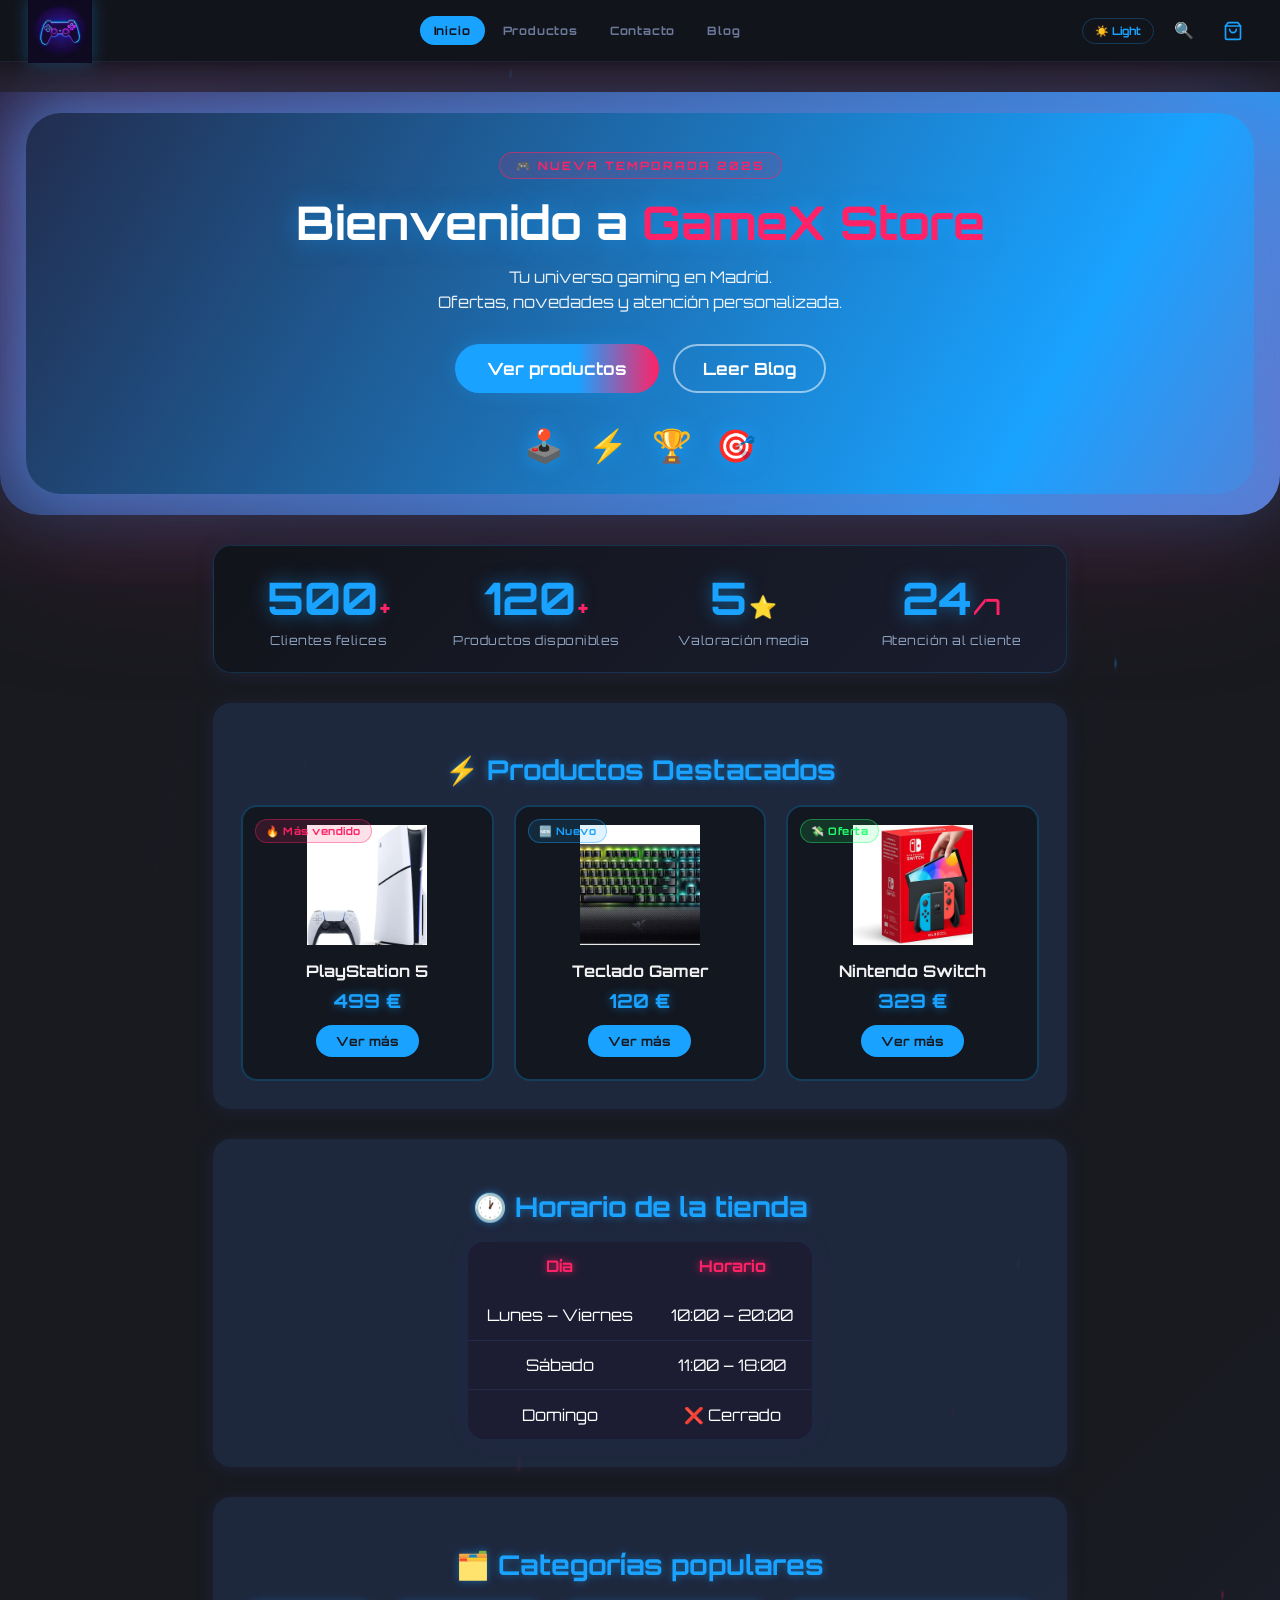
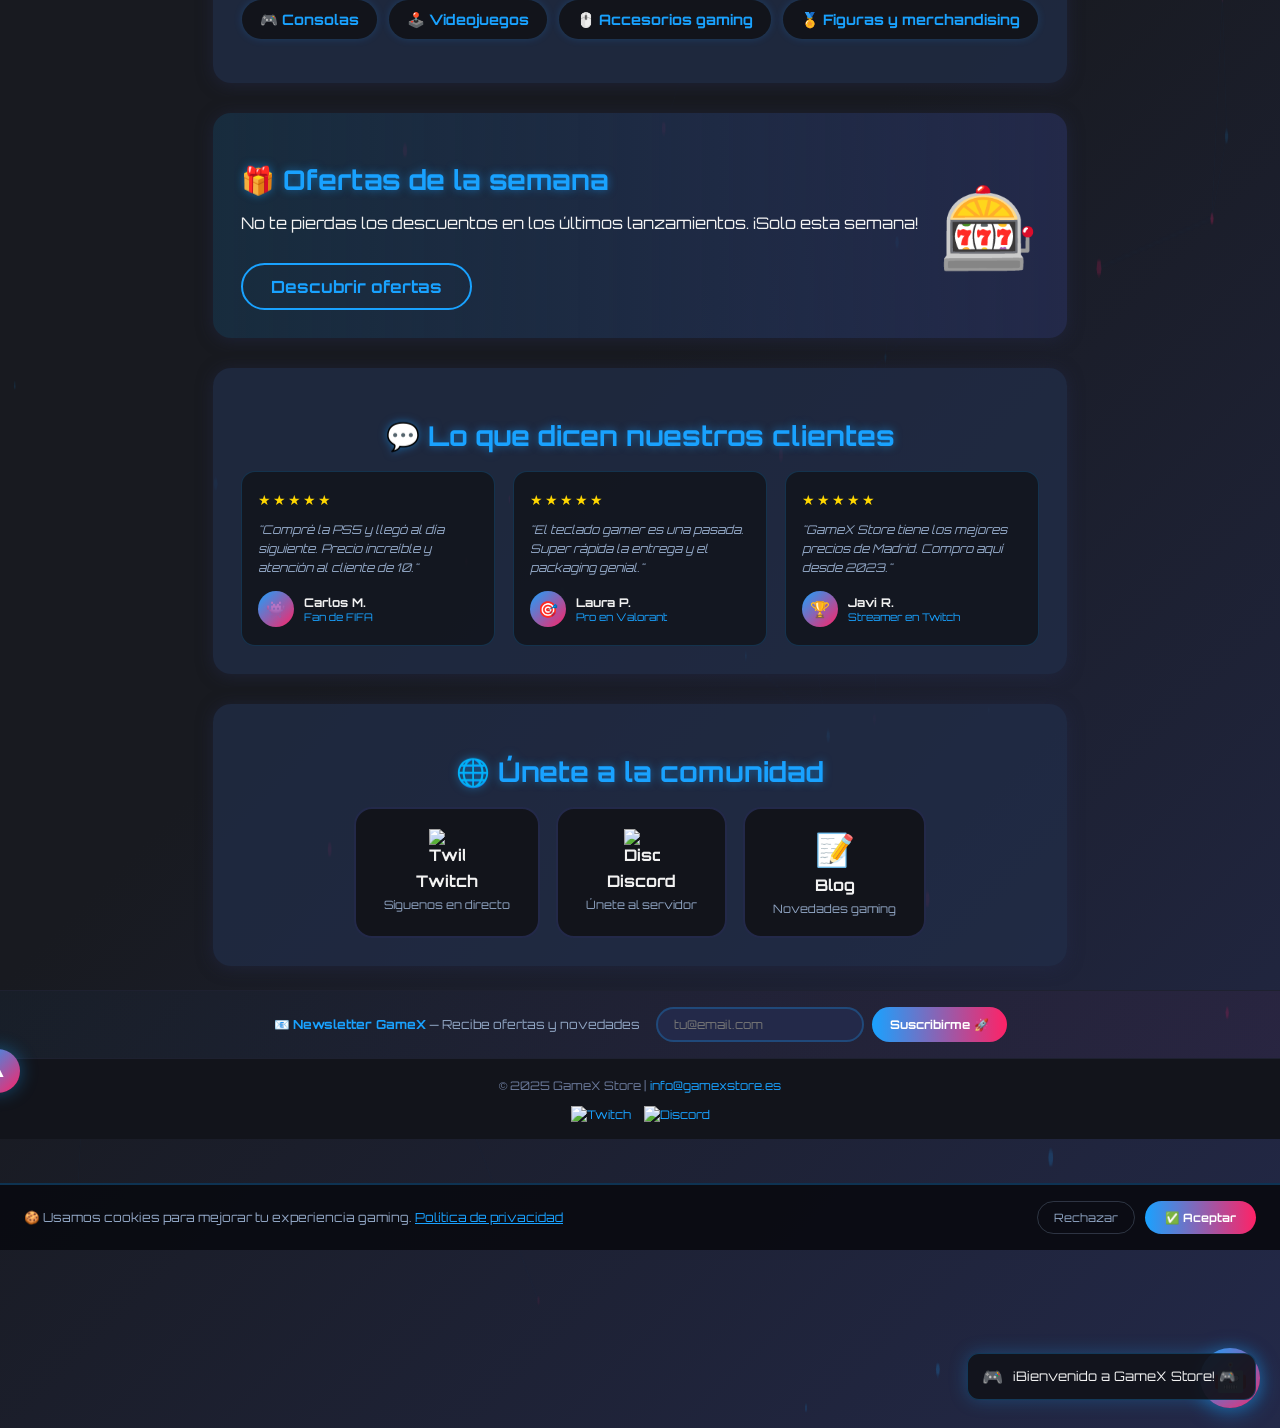
==== commit 7f87dc1b: "Fix chatbot: migrate to gemini-flash-lite-latest, reduce prompt tokens, add resizable UI - Gemini mo" ====
--- a/index.html
+++ b/index.html
@@ -194,9 +194,9 @@
         🤖
     </button>
 
-<div id="chatbot-container" style="position: fixed; bottom: 90px; right: 20px; background: #0d1117; border: 2px solid #19A2FF; width: 320px; border-radius: 15px; z-index: 9999; box-shadow: 0 0 15px rgba(25, 162, 255, 0.5); font-family: 'Orbitron', sans-serif; overflow: hidden; display: none;">
-    <div style="background: #19A2FF; color: white; padding: 10px; text-align: center; font-weight: bold;">🎮 GAMEX HELPER</div>
-    <div id="chat-messages" style="height: 250px; overflow-y: auto; padding: 15px; background: #161b22; color: #e6edf3; font-size: 14px;"></div>
+<div id="chatbot-container" style="position: fixed; bottom: 90px; right: 20px; background: #0d1117; border: 2px solid #19A2FF; width: 320px; min-width: 260px; min-height: 220px; border-radius: 15px; z-index: 9999; box-shadow: 0 0 15px rgba(25, 162, 255, 0.5); font-family: 'Orbitron', sans-serif; overflow: hidden; display: none; flex-direction: column;">
+    <div style="background: #19A2FF; color: white; padding: 10px; text-align: center; font-weight: bold; flex-shrink: 0;">🎮 GAMEX HELPER</div>
+    <div id="chat-messages" style="flex: 1; min-height: 100px; overflow-y: auto; padding: 15px; background: #161b22; color: #e6edf3; font-size: 14px;"></div>
     <div style="display: flex; padding: 10px; background: #0d1117; border-top: 1px solid #333;">
         <input type="text" id="chat-input" placeholder="Pregunta algo..." style="flex: 1; background: #0d1117; border: 1px solid #19A2FF; color: white; padding: 8px; border-radius: 5px; outline: none;">
         <button onclick="sendMessage()" style="background: #19A2FF; border: none; color: white; padding: 0 15px; margin-left: 5px; border-radius: 5px; cursor: pointer;">Ok</button>
@@ -207,11 +207,52 @@
 function toggleChatbot() {
     var chatbot = document.getElementById('chatbot-container');
     if (chatbot.style.display === 'none') {
-        chatbot.style.display = 'block';
+        chatbot.style.display = 'flex';
     } else {
         chatbot.style.display = 'none';
     }
 }
+
+(function() {
+    var el = document.getElementById('chatbot-container');
+
+    var handleLeft = document.createElement('div');
+    handleLeft.style.cssText = 'position:absolute;left:0;top:0;width:6px;height:100%;cursor:ew-resize;z-index:10;';
+    el.appendChild(handleLeft);
+
+    var handleBottom = document.createElement('div');
+    handleBottom.style.cssText = 'position:absolute;bottom:0;left:0;width:100%;height:6px;cursor:ns-resize;z-index:10;';
+    el.appendChild(handleBottom);
+
+    var handleCorner = document.createElement('div');
+    handleCorner.style.cssText = 'position:absolute;bottom:0;left:0;width:14px;height:14px;cursor:sw-resize;z-index:11;background:#19A2FF;border-radius:0 5px 0 15px;opacity:0.7;';
+    el.appendChild(handleCorner);
+
+    var resizing = null, startX, startY, startW, startH;
+
+    function onDown(e, type) {
+        resizing = type;
+        startX = e.clientX; startY = e.clientY;
+        startW = el.offsetWidth; startH = el.offsetHeight;
+        e.preventDefault();
+    }
+    handleLeft.addEventListener('mousedown', function(e){ onDown(e,'w'); });
+    handleBottom.addEventListener('mousedown', function(e){ onDown(e,'s'); });
+    handleCorner.addEventListener('mousedown', function(e){ onDown(e,'sw'); });
+
+    document.addEventListener('mousemove', function(e) {
+        if (!resizing) return;
+        if (resizing === 'w' || resizing === 'sw') {
+            var newW = startW - (e.clientX - startX);
+            if (newW >= 260) el.style.width = newW + 'px';
+        }
+        if (resizing === 's' || resizing === 'sw') {
+            var newH = startH + (e.clientY - startY);
+            if (newH >= 220) el.style.height = newH + 'px';
+        }
+    });
+    document.addEventListener('mouseup', function(){ resizing = null; });
+})();
 </script>
     <script src="js/hamburger.js"></script>
     <script src="js/effects.js"></script>
--- a/css/index.css
+++ b/css/index.css
@@ -137,19 +137,24 @@
 
 #chatbot-container {
     position: fixed; bottom: 20px; right: 20px;
-    background: #0d1117; border: 2px solid #19A2FF; /* Blue kima el theme mte3ek */
-    width: 320px; border-radius: 15px; z-index: 9999;
+    background: #0d1117; border: 2px solid #19A2FF;
+    width: 320px; min-width: 260px; min-height: 200px;
+    border-radius: 15px; z-index: 9999;
     box-shadow: 0 0 15px rgba(25, 162, 255, 0.5); font-family: 'Orbitron', sans-serif;
+    display: flex; flex-direction: column;
+    resize: both; overflow: hidden;
 }
 #chat-header {
     background: #19A2FF; color: white; padding: 10px;
     border-radius: 12px 12px 0 0; text-align: center; font-size: 0.9em;
+    flex-shrink: 0;
 }
 #chat-messages {
-    height: 250px; overflow-y: auto; padding: 10px;
+    flex: 1; overflow-y: auto; padding: 10px;
     background: #161b22; color: white; font-size: 0.85em;
+    min-height: 100px;
 }
-#chat-input-area { display: flex; padding: 10px; border-top: 1px solid #333; }
+#chat-input-area { display: flex; padding: 10px; border-top: 1px solid #333; flex-shrink: 0; }
 #chat-input {
     flex: 1; background: #0d1117; border: 1px solid #19A2FF;
     color: white; padding: 5px; border-radius: 5px;
